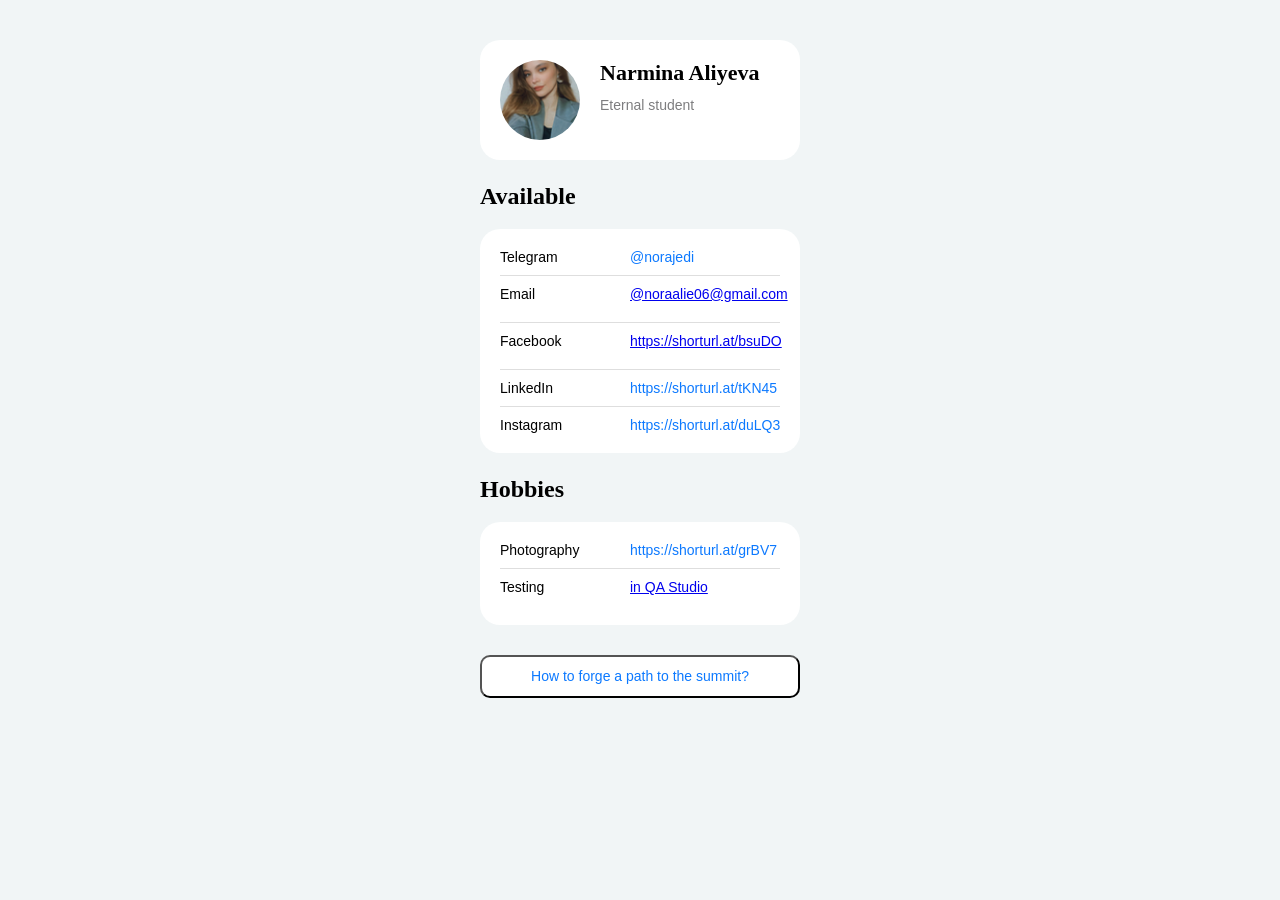
==== index.html @ da99165e "Add files via upload" ====
<!DOCTYPE html>
<html lang="en">
  <head>
    <meta charset="UTF-8" />
    <meta http-equiv="X-UA-Compatible" content="IE=edge" />
    <meta name="viewport" content="width=device-width, initial-scale=1.0" />
    <link href="./normalize.css" rel="stylesheet" />
    <link href="./ios.css" rel="stylesheet" />
    <title>Document</title>
  </head>
  <body>
    <header class="header">
      <img src="./avatar.png" alt="avatar" class="header__avatar" />
      <div class="header__textContainer">
        <h1 class="header__title">Narmina Aliyeva</h1>
        <h3 class="header__subtitle">Eternal student</h3>
      </div>
    </header>
    <main>
      <section class="links">
        <h2 class="links__header">Available</h2>
        <ul class="links__container">
          <li class="links__link">
            <p class="links__title">Telegram</p>
            <a class="linsk__link" href="@norajedi">@norajedi</a>
          </li>
          <li class="links__link">
            <p class="links__title">Email</p>
            <a class="links__link" href="@noraalie06@gmail.com"
              >@noraalie06@gmail.com</a
            >
          </li>
          <li class="links__link">
            <p class="links__title">Facebook</p>
            <a class="links__link" href="https://shorturl.at/bsuDO"
              >https://shorturl.at/bsuDO</a
            >
          </li>
          <li class="links__link">
            <p class="links__title">LinkedIn</p>
            <a class="linsk__link" href="https://shorturl.at/tKN45">https://shorturl.at/tKN45</a>
          </li>
          <li class="links__link">
            <p class="links__title">Instagram</p>
            <a class="linsk__link" href="https://shorturl.at/duLQ3"
              >https://shorturl.at/duLQ3</a
            >
          </li>
        </ul>
      </section>
      <section class="links">
        <h2 class="links__header">Hobbies</h2>
        <ul class="links__container">
          <li class="links__link">
            <p class="links__title">
              Photography</p>
            <a class="linsk__link" href="https://shorturl.at/grBV7">https://shorturl.at/grBV7</a>
          </li>
          <li class="links__link">
            <p class="links__title">Testing</p>
            <a class="links__link" href="@german_dlinikov">in QA Studio</a>
        
          </li>
        </ul>
      </section>
    </main>
    <footer>
      <button type = "button" class="button-link" href=""> How to forge a path to the summit? </button>
    </footer>
    <script type="text/javascript" src="js.js"></script>
  </body>
</html>
---- ios.css ----
body {
  font-family: "Helvetica";
  background-color: #f1f5f6;
  color: #000000;
  display: flex;
  flex-direction: column;
  justify-content: center;
  align-items: center;
}

.header {
  box-sizing: border-box;
  margin: 40px 0 20px 0;
  display: flex;

  width: 320px;
  column-gap: 20px;
  row-gap: 10px;
  border-radius: 20px;
  padding: 20px;
  background-color: #ffffff;
}

.header__textContainer {
  display: flex;
  flex-direction: column;
  gap: 10px;
}

.header__avatar {
  border-radius: 50%;
  width: 80px;
  height: 80px;
}

.header__title {
  margin: 0;
  font-weight: 700;
  font-size: 22px;
  line-height: 1.2;
  font-family: "Helvetica Neue";
  align-items: center;
}

.header__subtitle {
  color: #7d7d7f;
  font-weight: 400;
  font-size: 14px;
  line-height: 1.4;
  margin: 0;
}

.links {
  width: 320px;
  margin-bottom: 20px;
}

.links__header {
  font-size: 24px;
  line-height: 1.4;
  margin: 0 0 15px 0;
  font-family: "Helvetica Neue";
}

.links__container {
  list-style-type: none;
  background: #ffffff;
  border-radius: 20px;
  display: flex;
  flex-direction: column;
  align-items: flex-start;
  padding: 20px 20px 10px;
  gap: 10px;
  flex: none;
  order: 1;
  flex-grow: 0;
  box-sizing: border-box;
  margin: 0;
}

.links__link,
.links__title {
  font-size: 14px;
  font-size: 1.4;
}

.links__link {
  display: flex;
  flex-direction: row;
  align-items: flex-start;
  padding: 0px 0px 10px;
  gap: 30px;
  border-bottom: 1px solid #dedede;
  width: 280px;
}

.links__link:last-child {
  border-bottom: none;
}

.linsk__link,
.links__link:visited {
  text-decoration: none;
  color: #0c79ff;
}

.links__title {
  margin: 0;
  min-width: 100px;
}

footer {
  margin: 0 0 40px 0;
}
.button-link {
  margin-top: 10px;
  box-sizing: border-box;
  display: flex;
  flex-direction: row;
  justify-content: center;
  align-items: center;
  padding: 10px;
  width: 320px;
  background: #ffffff;
  border-radius: 10px;

  font-size: 14px;
  line-height: 1.4;

  color: #0c79ff;
  text-decoration: none;
}
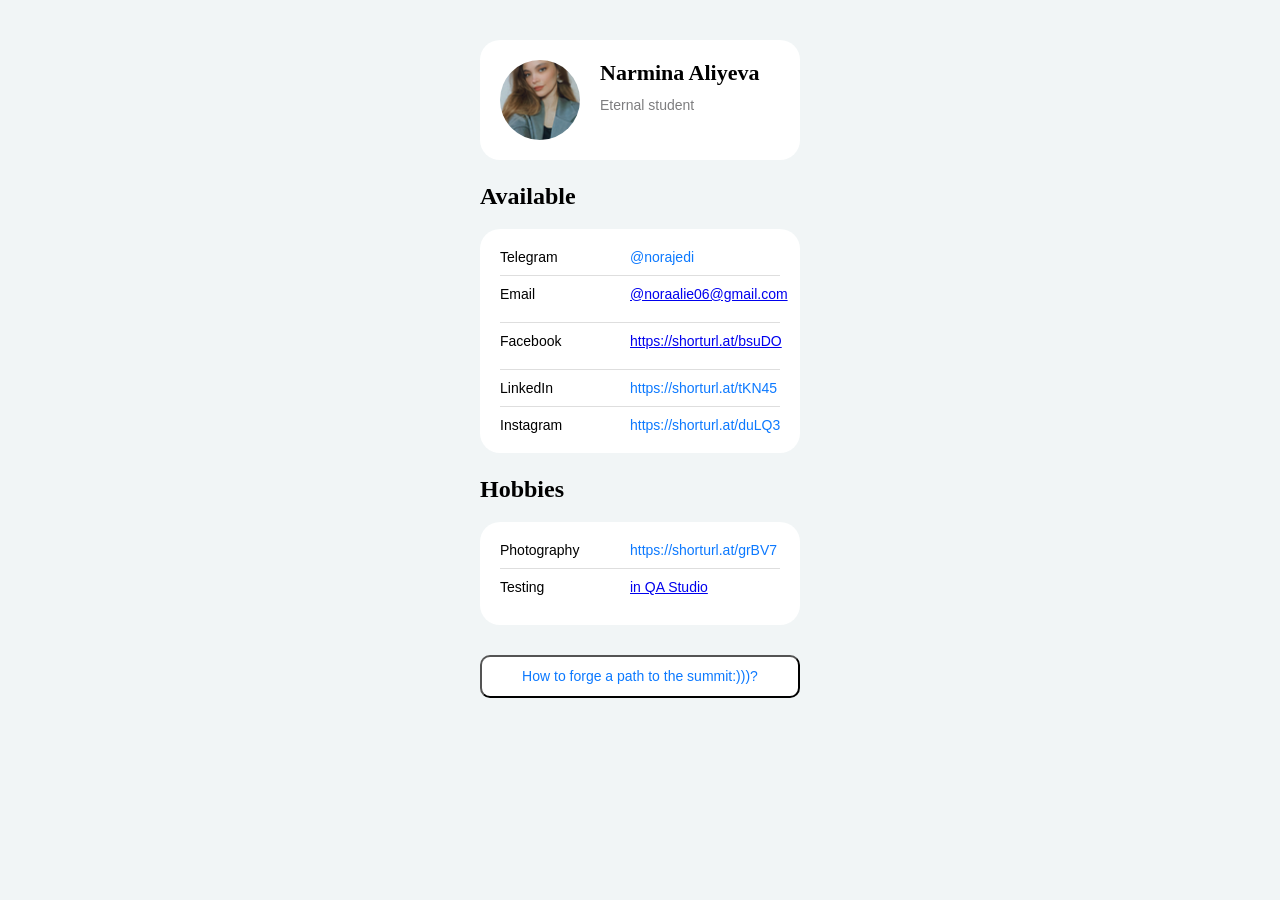
==== commit de445731: "button" ====
--- a/index.html
+++ b/index.html
@@ -65,7 +65,7 @@
       </section>
     </main>
     <footer>
-      <button type = "button" class="button-link" href=""> How to forge a path to the summit? </button>
+      <button type = "button" class="button-link" href=""> How to forge a path to the summit:)))? </button>
     </footer>
     <script type="text/javascript" src="js.js"></script>
   </body>
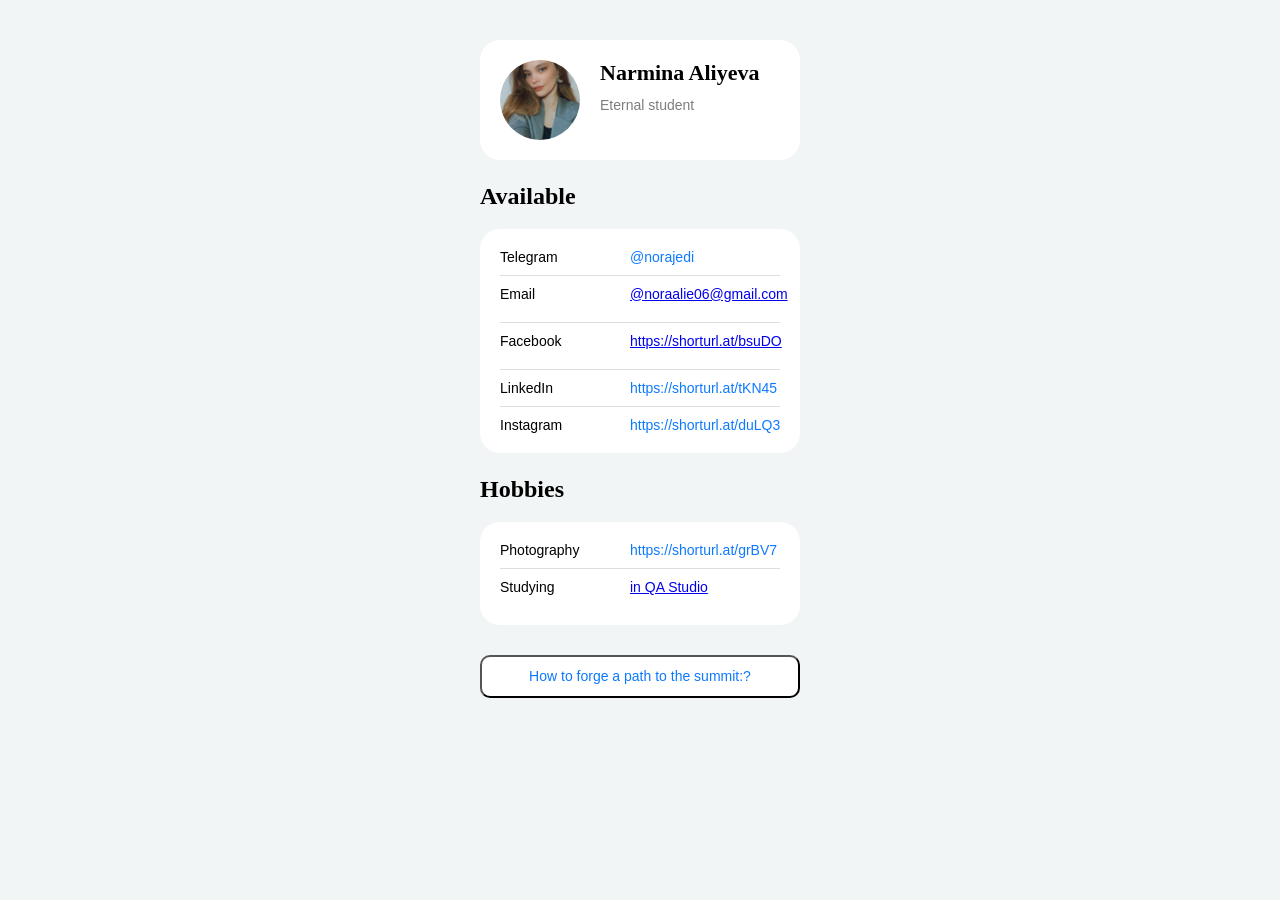
==== commit 721fc6c6: "links title" ====
--- a/index.html
+++ b/index.html
@@ -57,15 +57,15 @@
             <a class="linsk__link" href="https://shorturl.at/grBV7">https://shorturl.at/grBV7</a>
           </li>
           <li class="links__link">
-            <p class="links__title">Testing</p>
-            <a class="links__link" href="@german_dlinikov">in QA Studio</a>
+            <p class="links__title">Studying</p>
+            <a class="links__link" href="@noraalie@06gmail.com">in QA Studio</a>
         
           </li>
         </ul>
       </section>
     </main>
     <footer>
-      <button type = "button" class="button-link" href=""> How to forge a path to the summit:)))? </button>
+      <button type = "button" class="button-link" href=""> How to forge a path to the summit:? </button>
     </footer>
     <script type="text/javascript" src="js.js"></script>
   </body>
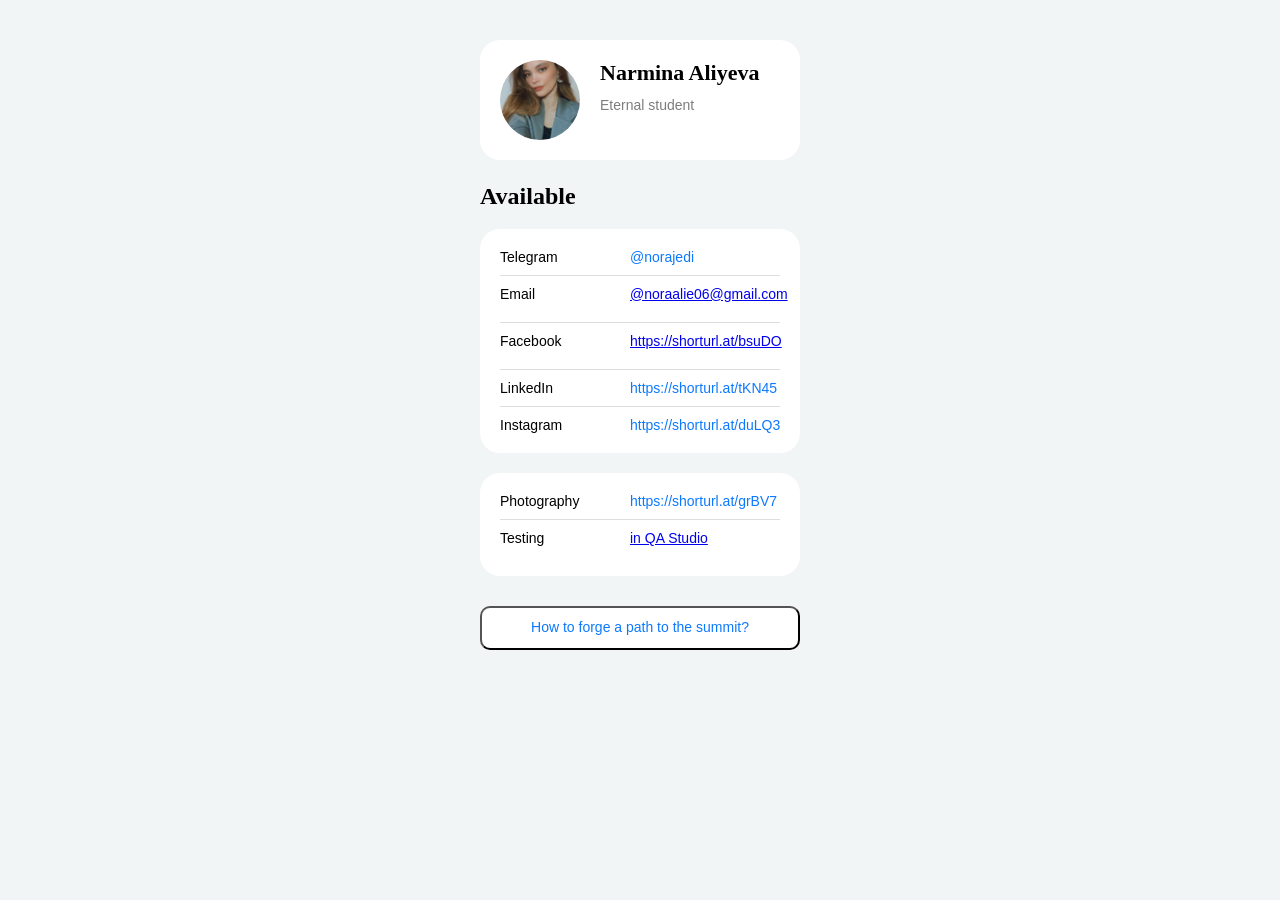
==== commit 62be847d: "убрала хобби" ====
--- a/index.html
+++ b/index.html
@@ -49,7 +49,7 @@
         </ul>
       </section>
       <section class="links">
-        <h2 class="links__header">Hobbies</h2>
+        <h2 class="links__header"></h2>
         <ul class="links__container">
           <li class="links__link">
             <p class="links__title">
@@ -57,15 +57,15 @@
             <a class="linsk__link" href="https://shorturl.at/grBV7">https://shorturl.at/grBV7</a>
           </li>
           <li class="links__link">
-            <p class="links__title">Studying</p>
-            <a class="links__link" href="@noraalie@06gmail.com">in QA Studio</a>
+            <p class="links__title">Testing</p>
+            <a class="links__link" href="@german_dlinikov">in QA Studio</a>
         
           </li>
         </ul>
       </section>
     </main>
     <footer>
-      <button type = "button" class="button-link" href=""> How to forge a path to the summit:? </button>
+      <button type = "button" class="button-link" href=""> How to forge a path to the summit? </button>
     </footer>
     <script type="text/javascript" src="js.js"></script>
   </body>
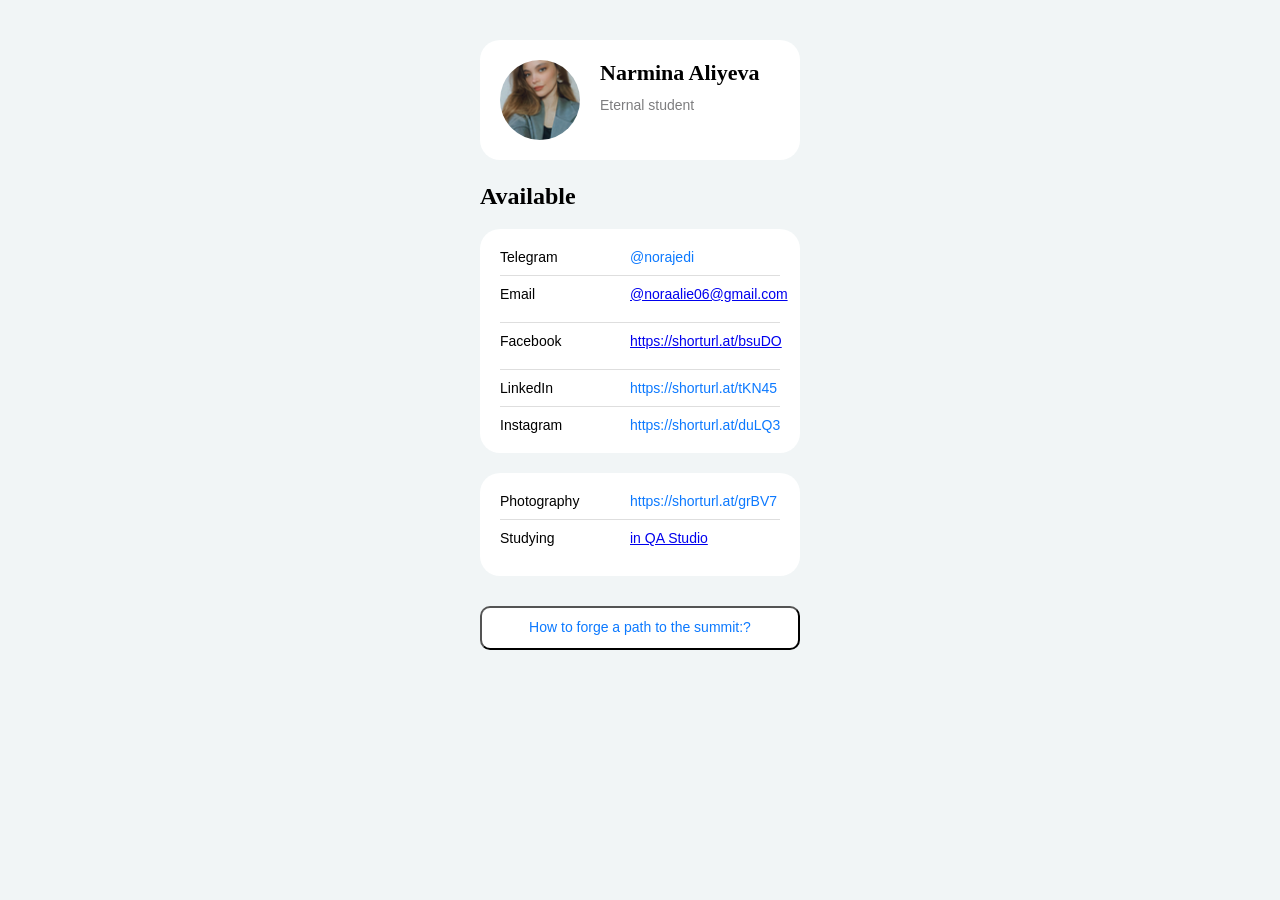
==== commit c7d05437: "Merge pull request #1 from NarminaAliyeva-qa/huster убрала хобби" ====
--- a/index.html
+++ b/index.html
@@ -57,15 +57,15 @@
             <a class="linsk__link" href="https://shorturl.at/grBV7">https://shorturl.at/grBV7</a>
           </li>
           <li class="links__link">
-            <p class="links__title">Testing</p>
-            <a class="links__link" href="@german_dlinikov">in QA Studio</a>
+            <p class="links__title">Studying</p>
+            <a class="links__link" href="@noraalie@06gmail.com">in QA Studio</a>
         
           </li>
         </ul>
       </section>
     </main>
     <footer>
-      <button type = "button" class="button-link" href=""> How to forge a path to the summit? </button>
+      <button type = "button" class="button-link" href=""> How to forge a path to the summit:? </button>
     </footer>
     <script type="text/javascript" src="js.js"></script>
   </body>
